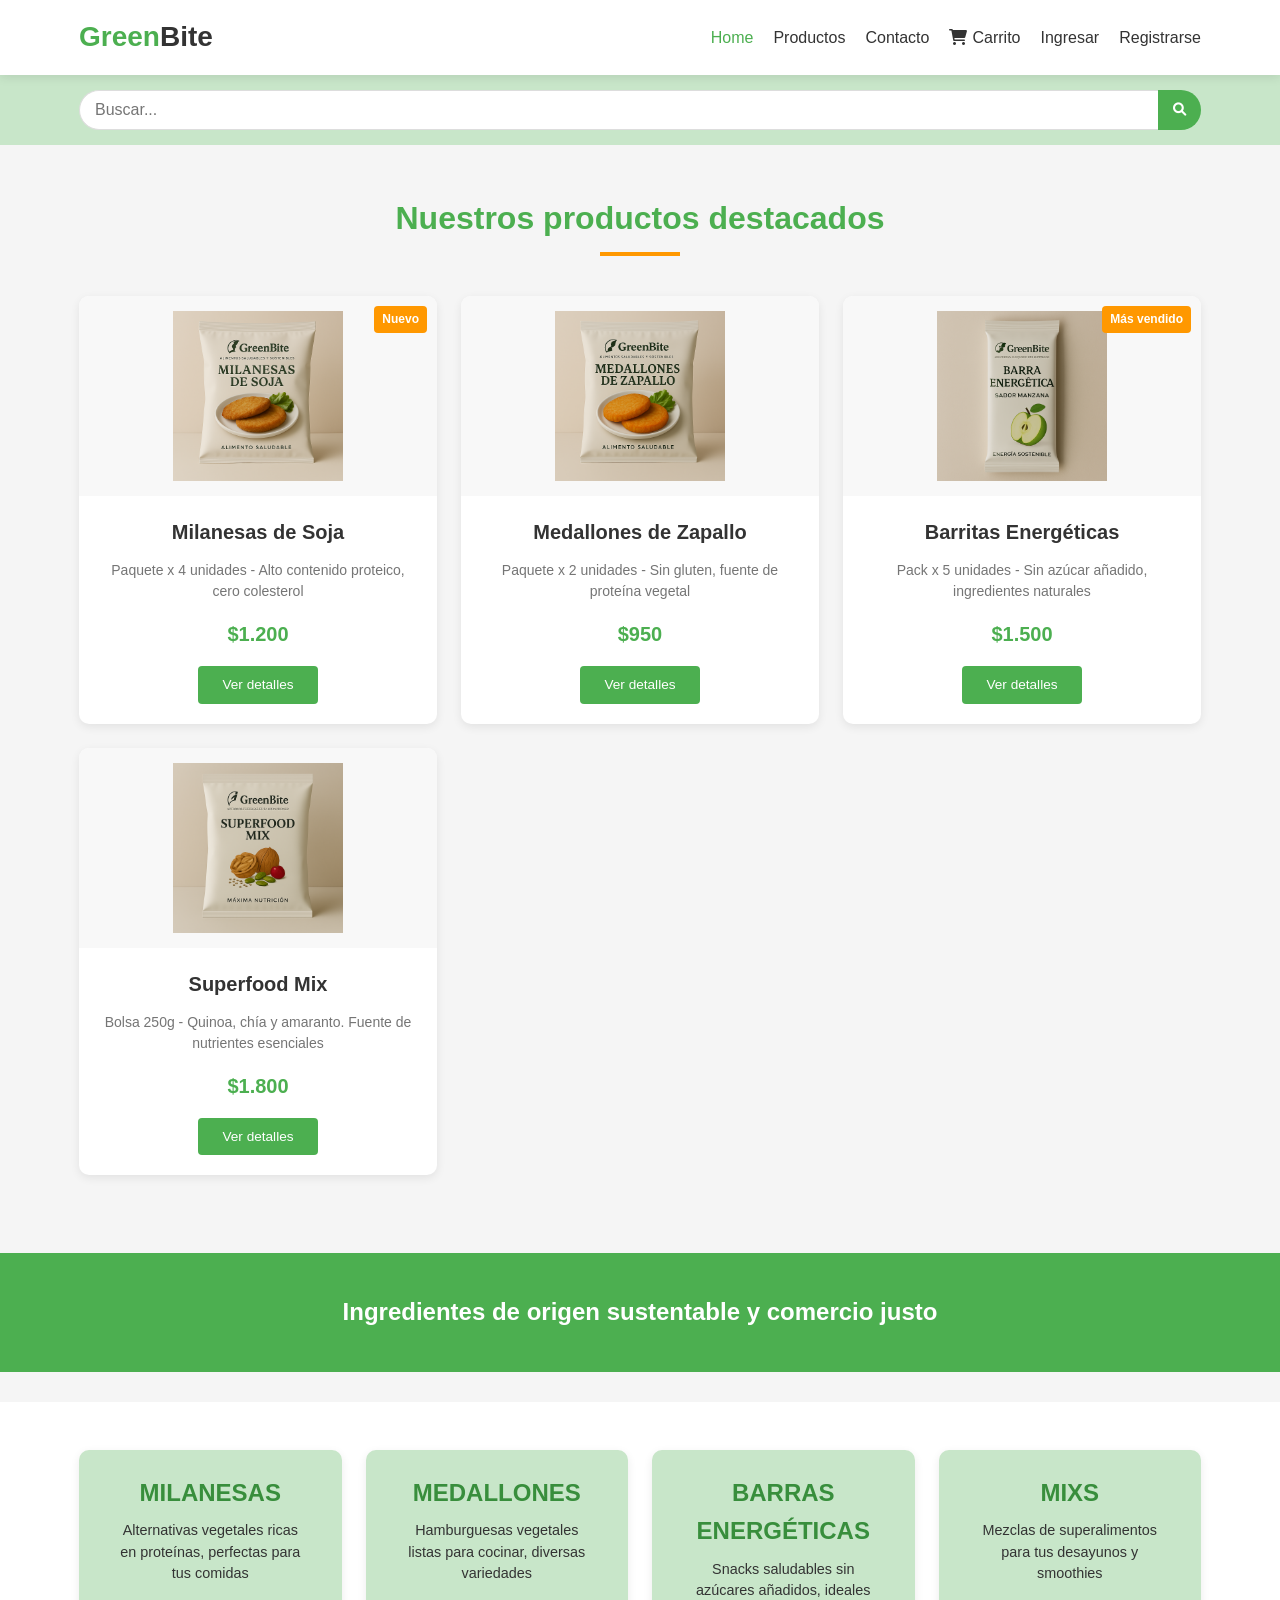
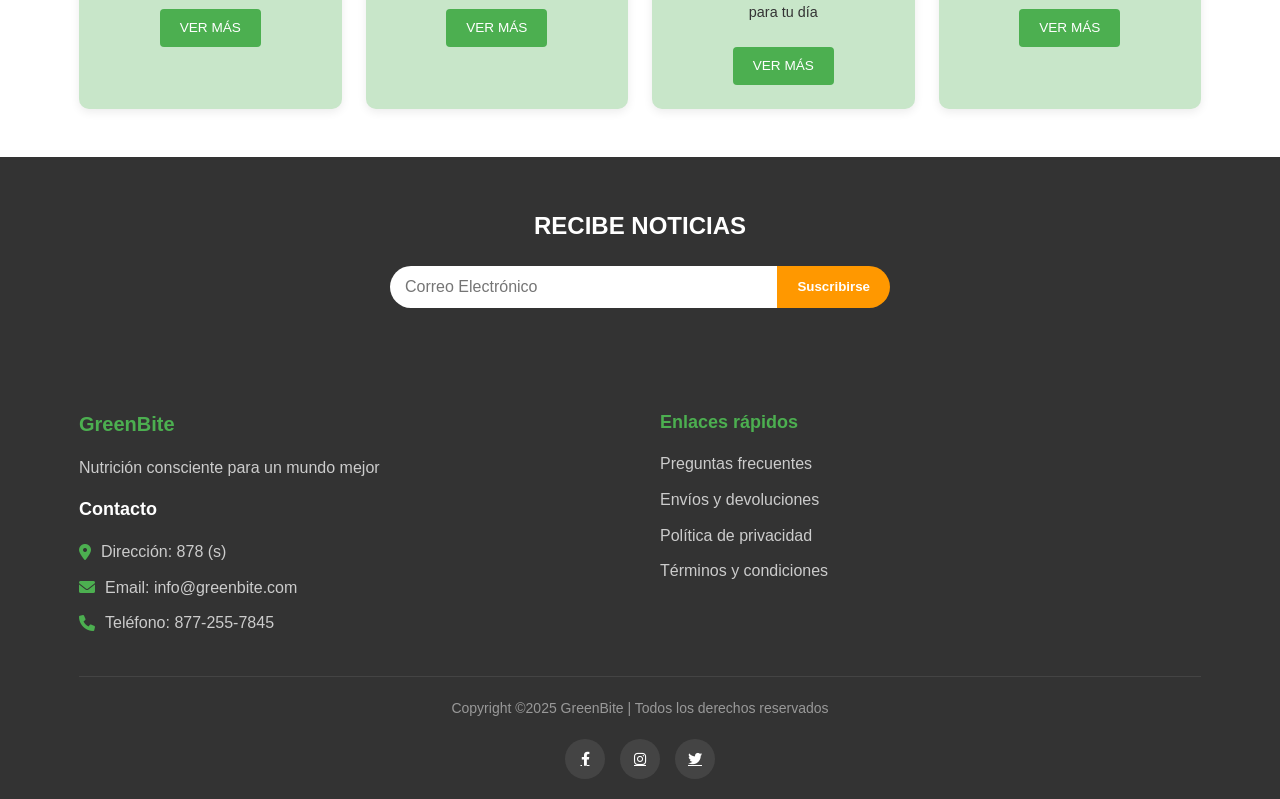
==== index.html @ 63fbd6bd "Inicio(Primera parte)" ====
<!DOCTYPE html>
<html lang="es">
<head>
    <meta charset="UTF-8">
    <meta name="viewport" content="width=device-width, initial-scale=1.0">
    <title>Tienda Online - Inicio</title>
    <link rel="stylesheet" href="css/styles.css">
    <link rel="stylesheet" href="https://cdnjs.cloudflare.com/ajax/libs/font-awesome/6.0.0-beta3/css/all.min.css">
</head>
<body>
    <header>
        <div class="container">
                <div class="header-content">
                    <div class="logo">
                        <h1><span class="green">Green</span><span class="bite">Bite</span></h1>
                    </div>
                    <nav class="main-nav">
                        <ul>
                            <li><a href="#" class="active">Home</a></li>
                            <li><a href="#popular-products">Productos</a></li>
                            <li><a href="#contact-section">Contacto</a></li>
                            <li><a href="productCart.html"><i class="fas fa-shopping-cart"></i> Carrito</a></li>
                            <li><a href="login.html">Ingresar</a></li>
                            <li><a href="register.html">Registrarse</a></li>
                        </ul>
                    </nav>
                </div>
            </div>
    </header>

    <div class="search-bar">
        <div class="container">
            <input type="text" placeholder="Buscar...">
            <button><i class="fas fa-search"></i></button>
        </div>
    </div>

    <main>
       <section class="product-section">
  <div class="container">
    <div class="section-title">
      <h2>Nuestros productos destacados</h2>
      <div class="divider"></div>
    </div>
    
    <div class="products-grid">
      <!-- Producto 1 -->
      <div class="product-card">
        <div class="product-image-container">
          <img src="Imagenes/Milanesasdesoja.png" alt="Milanesas de Soja" class="product-image">
          <span class="product-badge">Nuevo</span>
        </div>
        <div class="product-content">
          <h3 class="product-title">Milanesas de Soja</h3>
          <p class="product-description">Paquete x 4 unidades - Alto contenido proteico, cero colesterol</p>
          <div class="product-details">
            <div class="price-container">
              <span class="product-price">$1.200</span>
            </div>
            <div class="product-actions">
              <a href="productDetail.html?id=1" class="btn-details">
                Ver detalles
              </a>
            </div>
          </div>
        </div>
      </div>
      
      <!-- Producto 2 -->
      <div class="product-card">
        <div class="product-image-container">
          <img src="Imagenes/medallonzapallo.png" alt="Hamburguesas de Lentejas" class="product-image">
        </div>
        <div class="product-content">
          <h3 class="product-title">Medallones de Zapallo</h3>
          <p class="product-description">Paquete x 2 unidades - Sin gluten, fuente de proteína vegetal</p>
          <div class="product-details">
            <div class="price-container">
              <span class="product-price">$950</span>
            </div>
            <div class="product-actions">
              <a href="productDetail.html?id=2" class="btn-details">
                Ver detalles
              </a>
            </div>
          </div>
        </div>
      </div>
      
      <!-- Producto 3 -->
      <div class="product-card">
        <div class="product-image-container">
          <img src="Imagenes/barraenergetica.png" alt="Barritas Energéticas" class="product-image">
          <span class="product-badge">Más vendido</span>
        </div>
        <div class="product-content">
          <h3 class="product-title">Barritas Energéticas</h3>
          <p class="product-description">Pack x 5 unidades - Sin azúcar añadido, ingredientes naturales</p>
          <div class="product-details">
            <div class="price-container">
              <span class="product-price">$1.500</span>
            </div>
            <div class="product-actions">
              <a href="productDetail.html?id=3" class="btn-details">
                Ver detalles
              </a>
            </div>
          </div>
        </div>
      </div>
      
      <!-- Producto 4 -->
      <div class="product-card">
        <div class="product-image-container">
          <img src="Imagenes/mix.png" alt="Superfood Mix" class="product-image">
        </div>
        <div class="product-content">
          <h3 class="product-title">Superfood Mix</h3>
          <p class="product-description">Bolsa 250g - Quinoa, chía y amaranto. Fuente de nutrientes esenciales</p>
          <div class="product-details">
            <div class="price-container">
              <span class="product-price">$1.800</span>
            </div>
            <div class="product-actions">
              <a href="productDetail.html?id=4" class="btn-details">
                Ver detalles
              </a>
            </div>
          </div>
        </div>
      </div>
    </div>
  </div>
</section>

<section class="banner">
            <div class="container">
                <h2>Ingredientes de origen sustentable y comercio justo</h2>
            </div>
        </section>

        <section class="categories-section">
  <div class="container">
    <div class="categories-grid">
      <!-- Categoría 1 -->
      <div class="category-card">
        <div class="category-header">
          <h3 class="category-title">MILANESAS</h3>
          <p class="category-description">Alternativas vegetales ricas en proteínas, perfectas para tus comidas</p>
        </div>
        <div class="category-actions">
          <a href="#" class="btn-category">VER MÁS</a>
        </div>
      </div>
      
      <!-- Categoría 2 -->
      <div class="category-card">
        <div class="category-header">
          <h3 class="category-title">MEDALLONES</h3>
          <p class="category-description">Hamburguesas vegetales listas para cocinar, diversas variedades</p>
        </div>
        <div class="category-actions">
          <a href="#" class="btn-category">VER MÁS</a>
        </div>
      </div>
      
      <!-- Categoría 3 -->
      <div class="category-card">
        <div class="category-header">
          <h3 class="category-title">BARRAS ENERGÉTICAS</h3>
          <p class="category-description">Snacks saludables sin azúcares añadidos, ideales para tu día</p>
        </div>
        <div class="category-actions">
          <a href="#" class="btn-category">VER MÁS</a>
        </div>
      </div>
      
      <!-- Categoría 4 -->
      <div class="category-card">
        <div class="category-header">
          <h3 class="category-title">MIXS</h3>
          <p class="category-description">Mezclas de superalimentos para tus desayunos y smoothies</p>
        </div>
        <div class="category-actions">
          <a href="#" class="btn-category">VER MÁS</a>
        </div>
      </div>
    </div>
  </div>
</section>

        <section class="newsletter">
            <div class="container">
                <h2>RECIBE NOTICIAS</h2>
                <form>
                    <input type="email" placeholder="Correo Electrónico">
                    <button type="submit" class="btn">Suscribirse</button>
                </form>
            </div>
        </section>
    </main>

    <footer id="contact-section">
        <div class="container">
            <div class="footer-content">
                <div class="footer-info">
                    <h3>GreenBite</h3>
                    <p>Nutrición consciente para un mundo mejor</p>
                    <div class="contact-info">
                        <h4>Contacto</h4>
                        <p><i class="fas fa-map-marker-alt"></i> Dirección: 878 (s)</p>
                        <p><i class="fas fa-envelope"></i> Email: info@greenbite.com</p>
                        <p><i class="fas fa-phone"></i> Teléfono: 877-255-7845</p>
                    </div>
                </div>
                <div class="footer-links">
                    <h4>Enlaces rápidos</h4>
                    <ul>
                        <li><a href="#">Preguntas frecuentes</a></li>
                        <li><a href="#">Envíos y devoluciones</a></li>
                        <li><a href="#">Política de privacidad</a></li>
                        <li><a href="#">Términos y condiciones</a></li>
                    </ul>
                </div>
            </div>
            <div class="copyright">
                <p>Copyright ©2025 GreenBite | Todos los derechos reservados</p>
                <div class="social-links">
                    <a href="#"><i class="fab fa-facebook-f"></i></a>
                    <a href="#"><i class="fab fa-instagram"></i></a>
                    <a href="#"><i class="fab fa-twitter"></i></a>
                </div>
            </div>
        </div>
    </footer>
</body>
</html>
---- css/styles.css ----
/* Estilos generales */
:root {
  --primary: #4CAF50;          /* Verde principal */
  --primary-dark: #388E3C;     /* Verde oscuro */
  --primary-light: #C8E6C9;    /* Verde claro */
  --secondary: #FF9800;        /* Naranja acento */
  --dark: #333333;             /* Texto oscuro */
  --light: #F5F5F5;           /* Fondo claro */
  --white: #FFFFFF;           /* Blanco */
  --gray: #757575;            /* Gris */
}

* {
  margin: 0;
  padding: 0;
  box-sizing: border-box;
  font-family: 'Segoe UI', Roboto, Oxygen, Ubuntu, Cantarell, 'Open Sans', sans-serif;
}

body {
  background-color: var(--light);
  color: var(--dark);
  line-height: 1.6;
}

.container {
  width: 90%;
  max-width: 1200px;
  margin: 0 auto;
  padding: 0 15px;
}

.btn {
  display: inline-block;
  padding: 10px 20px;
  border-radius: 25px;
  font-weight: 600;
  text-decoration: none;
  transition: all 0.3s ease;
  text-align: center;
  cursor: pointer;
  border: none;
}

.btn-primary {
  background-color: var(--primary);
  color: var(--white);
}

.btn-primary:hover {
  background-color: var(--primary-dark);
}

.btn-outline {
  background-color: transparent;
  color: var(--primary);
  border: 2px solid var(--primary);
}

.btn-outline:hover {
  background-color: var(--primary-light);
}

/* Header */
header {
    background-color: var(--white);
    box-shadow: 0 2px 10px rgba(0, 0, 0, 0.1);
    position: sticky;
    top: 0;
    z-index: 1000;
    padding: 15px 0;
}

.header-content {
    display: flex;
    justify-content: space-between;
    align-items: center;
}

.logo {
    display: flex;
    align-items: center;
}

.logo h1 {
    font-size: 28px;
    font-weight: 700;
}

.logo .green {
    color: var(--primary);
}

.logo .bite {
    color: var(--dark);
}

.main-nav ul {
    display: flex;
    list-style: none;
    align-items: center;
}

.main-nav ul li {
    margin-left: 20px;
}

.main-nav ul li a {
    text-decoration: none;
    color: var(--dark);
    font-weight: 500;
    transition: color 0.3s;
    display: flex;
    align-items: center;
}

.main-nav ul li a:hover, 
.main-nav ul li a.active {
    color: var(--primary);
}

.main-nav ul li a i {
    margin-right: 5px;
}

/* Search bar */
.search-bar {
  background-color: var(--primary-light);
  padding: 15px 0;
}

.search-bar .container {
  display: flex;
}

.search-bar input {
  flex: 1;
  padding: 10px 15px;
  border: 1px solid #ddd;
  border-radius: 25px 0 0 25px;
  border-right: none;
  font-size: 16px;
}

.search-bar button {
  padding: 10px 15px;
  background-color: var(--primary);
  color: var(--white);
  border: none;
  border-radius: 0 25px 25px 0;
  cursor: pointer;
  transition: background-color 0.3s;
}

.search-bar button:hover {
  background-color: var(--primary-dark);
}

.product-section {
  padding: 3rem 0;
}

.section-title {
  text-align: center;
  margin-bottom: 2.5rem;
}

.section-title h2 {
  font-size: 2rem;
  color: var(--primary);
  margin-bottom: 0.5rem;
}

.section-title .divider {
  width: 80px;
  height: 4px;
  background-color: var(--secondary);
  margin: 0 auto;
}

.products-grid {
  display: grid;
  grid-template-columns: repeat(auto-fit, minmax(280px, 1fr));
  gap: 1.5rem;
}

.product-card {
  background: var(--white);
  border-radius: 10px;
  overflow: hidden;
  box-shadow: 0 3px 10px rgba(0, 0, 0, 0.08);
  transition: all 0.3s ease;
  display: flex;
  flex-direction: column;
  height: 100%;
}

.product-card:hover {
  transform: translateY(-5px);
  box-shadow: 0 5px 15px rgba(0, 0, 0, 0.12);
}

.product-image-container {
  height: 200px;
  position: relative;
  overflow: hidden;
  display: flex;
  justify-content: center;
  align-items: center;
  background-color: #f8f8f8; 
}

.product-image {
  max-width: 100%;
  max-height: 100%;
  width: auto;
  height: auto;
  object-fit: contain; 
  transition: transform 0.3s ease;
  padding: 15px; 
}

.product-card:hover .product-image {
  transform: scale(1.05);
}

.product-badge {
  position: absolute;
  top: 10px;
  right: 10px;
  background-color: var(--secondary);
  color: white;
  padding: 0.25rem 0.5rem;
  border-radius: 4px;
  font-size: 0.75rem;
  font-weight: bold;
  z-index: 2;
}

.product-content {
  padding: 1.25rem;
  flex: 1;
  display: flex;
  flex-direction: column;
}

.product-title {
  font-size: 1.25rem;
  color: var(--dark);
  margin-bottom: 0.75rem;
  font-weight: 600;
  text-align: center; 
}

.product-description {
  color: var(--gray);
  font-size: 0.875rem;
  margin-bottom: 1rem;
  line-height: 1.5;
  text-align: center; 
}

.product-details {
  margin-top: auto;
}

.price-container {
  display: flex;
  justify-content: center; 
  align-items: center;
  margin-bottom: 1rem;
}

.product-price {
  font-size: 1.25rem;
  font-weight: 700;
  color: var(--primary);
  text-align: center; 
}

.product-actions {
  display: flex;
  justify-content: center; 
  gap: 0.75rem;
}

.btn-details {
    display: block;
    width: 120px;
    padding: 8px 12px; 
    margin: 0 auto; 
    background-color: var(--primary);
    color: white;
    border: none;
    border-radius: 4px;
    font-weight: 500;
    font-size: 0.85rem;
    text-align: center;
    transition: background-color 0.2s ease;
    text-decoration: none;
    cursor: pointer;
}

.btn-details:hover {
  background-color: var(--primary-dark);
  transform: translateY(-1px);
}

.btn-icon {
  display: none;
}

/* Banner */
.banner {
  background-color: var(--primary);
  color: var(--white);
  padding: 40px 0;
  text-align: center;
  margin: 30px 0;
}

.banner h2 {
  font-size: 24px;
  max-width: 800px;
  margin: 0 auto;
}

/* Categorías */
.categories-section {
  padding: 3rem 0;
  background-color: var(--white);
}

.categories-grid {
  display: grid;
  grid-template-columns: repeat(auto-fit, minmax(220px, 1fr));
  gap: 1.5rem;
}

.category-card {
  background-color: var(--primary-light);
  border-radius: 10px;
  overflow: hidden;
  box-shadow: 0 3px 10px rgba(0, 0, 0, 0.08);
  transition: all 0.3s ease;
  display: flex;
  flex-direction: column;
}

.category-card:hover {
  transform: translateY(-5px);
  box-shadow: 0 5px 15px rgba(0, 0, 0, 0.12);
}

.category-header {
  padding: 1.5rem 1.25rem 0;
  text-align: center;
}

.category-title {
  font-size: 1.5rem;
  color: var(--primary-dark);
  margin-bottom: 0.5rem;
  font-weight: 700;
}

.category-description {
  color: var(--dark);
  font-size: 0.9rem;
  line-height: 1.5;
  margin-bottom: 1.5rem;
  padding: 0 1rem;
  text-align: center;
}

.category-actions {
  padding: 0 1.25rem 1.5rem;
  text-align: center;
}

.btn-category {
  display: inline-block;
  padding: 8px 20px;
  background-color: var(--primary);
  color: white;
  border: none;
  border-radius: 4px;
  font-weight: 500;
  font-size: 0.85rem;
  text-decoration: none;
  transition: all 0.3s ease;
  cursor: pointer;
}

.btn-category:hover {
  background-color: var(--primary-dark);
  transform: translateY(-1px);
}

/* Newsletter */
.newsletter {
  background-color: var(--dark);
  color: var(--white);
  padding: 50px 0;
  text-align: center;
}

.newsletter h2 {
  margin-bottom: 20px;
  font-size: 24px;
}

.newsletter form {
  display: flex;
  max-width: 500px;
  margin: 0 auto;
}

.newsletter input {
  flex: 1;
  padding: 12px 15px;
  border: none;
  border-radius: 25px 0 0 25px;
  font-size: 16px;
}

.newsletter button {
  border-radius: 0 25px 25px 0;
  background-color: var(--secondary);
  color: var(--white);
  font-weight: 600;
}

.newsletter button:hover {
  background-color: #F57C00;
}

/* Footer */
footer {
  background-color: var(--dark);
  color: var(--white);
  padding: 50px 0 20px;
}

.footer-content {
  display: grid;
  grid-template-columns: repeat(auto-fit, minmax(250px, 1fr));
  gap: 40px;
  margin-bottom: 30px;
}

.footer-info h3 {
  font-size: 20px;
  margin-bottom: 15px;
  color: var(--primary);
}

.footer-info p {
  margin-bottom: 15px;
  color: #ccc;
}

.contact-info h4 {
  margin-bottom: 15px;
  font-size: 18px;
}

.contact-info p {
  margin-bottom: 10px;
  display: flex;
  align-items: center;
  color: #ccc;
}

.contact-info i {
  margin-right: 10px;
  color: var(--primary);
}

.footer-links h4 {
  margin-bottom: 15px;
  font-size: 18px;
  color: var(--primary);
}

.footer-links ul {
  list-style: none;
}

.footer-links ul li {
  margin-bottom: 10px;
}

.footer-links ul li a {
  color: #ccc;
  text-decoration: none;
  transition: color 0.3s;
}

.footer-links ul li a:hover {
  color: var(--primary);
}

.copyright {
  text-align: center;
  padding-top: 20px;
  border-top: 1px solid #444;
  color: #999;
  font-size: 14px;
}

.social-links {
  display: flex;
  justify-content: center;
  margin-top: 20px;
  gap: 15px;
}

.social-links a {
  color: var(--white);
  background-color: #444;
  width: 40px;
  height: 40px;
  border-radius: 50%;
  display: flex;
  align-items: center;
  justify-content: center;
  transition: background-color 0.3s;
}

.social-links a:hover {
  background-color: var(--primary);
}

/* Responsive */
@media (max-width: 768px) {
  header .container {
    flex-direction: column;
    text-align: center;
  }

  .logo {
    margin-bottom: 15px;
  }

  .main-nav ul {
    flex-wrap: wrap;
    justify-content: center;
  }

  .main-nav ul li {
    margin: 5px 10px;
  }

  .product-grid, .category-grid {
    grid-template-columns: repeat(2, 1fr);
  }

    .category-title {
    font-size: 1.3rem;
  }


 .product-image-container {
    height: 180px;
  }
  .newsletter form {
    flex-direction: column;
  }

  .newsletter input {
    border-radius: 25px;
    margin-bottom: 10px;
  }

  .newsletter button {
    border-radius: 25px;
  }
}

@media (max-width: 480px) {
    .products-grid {
    grid-template-columns: 1fr;
  }

    .product-image-container {
    height: 220px;
  }
  
  .product-actions {
    flex-direction: column;
  }

    .categories-grid {
    grid-template-columns: 1fr;
  }
  
  .btn-details {
    width: 100%;
    max-width: 140px;
  }
}
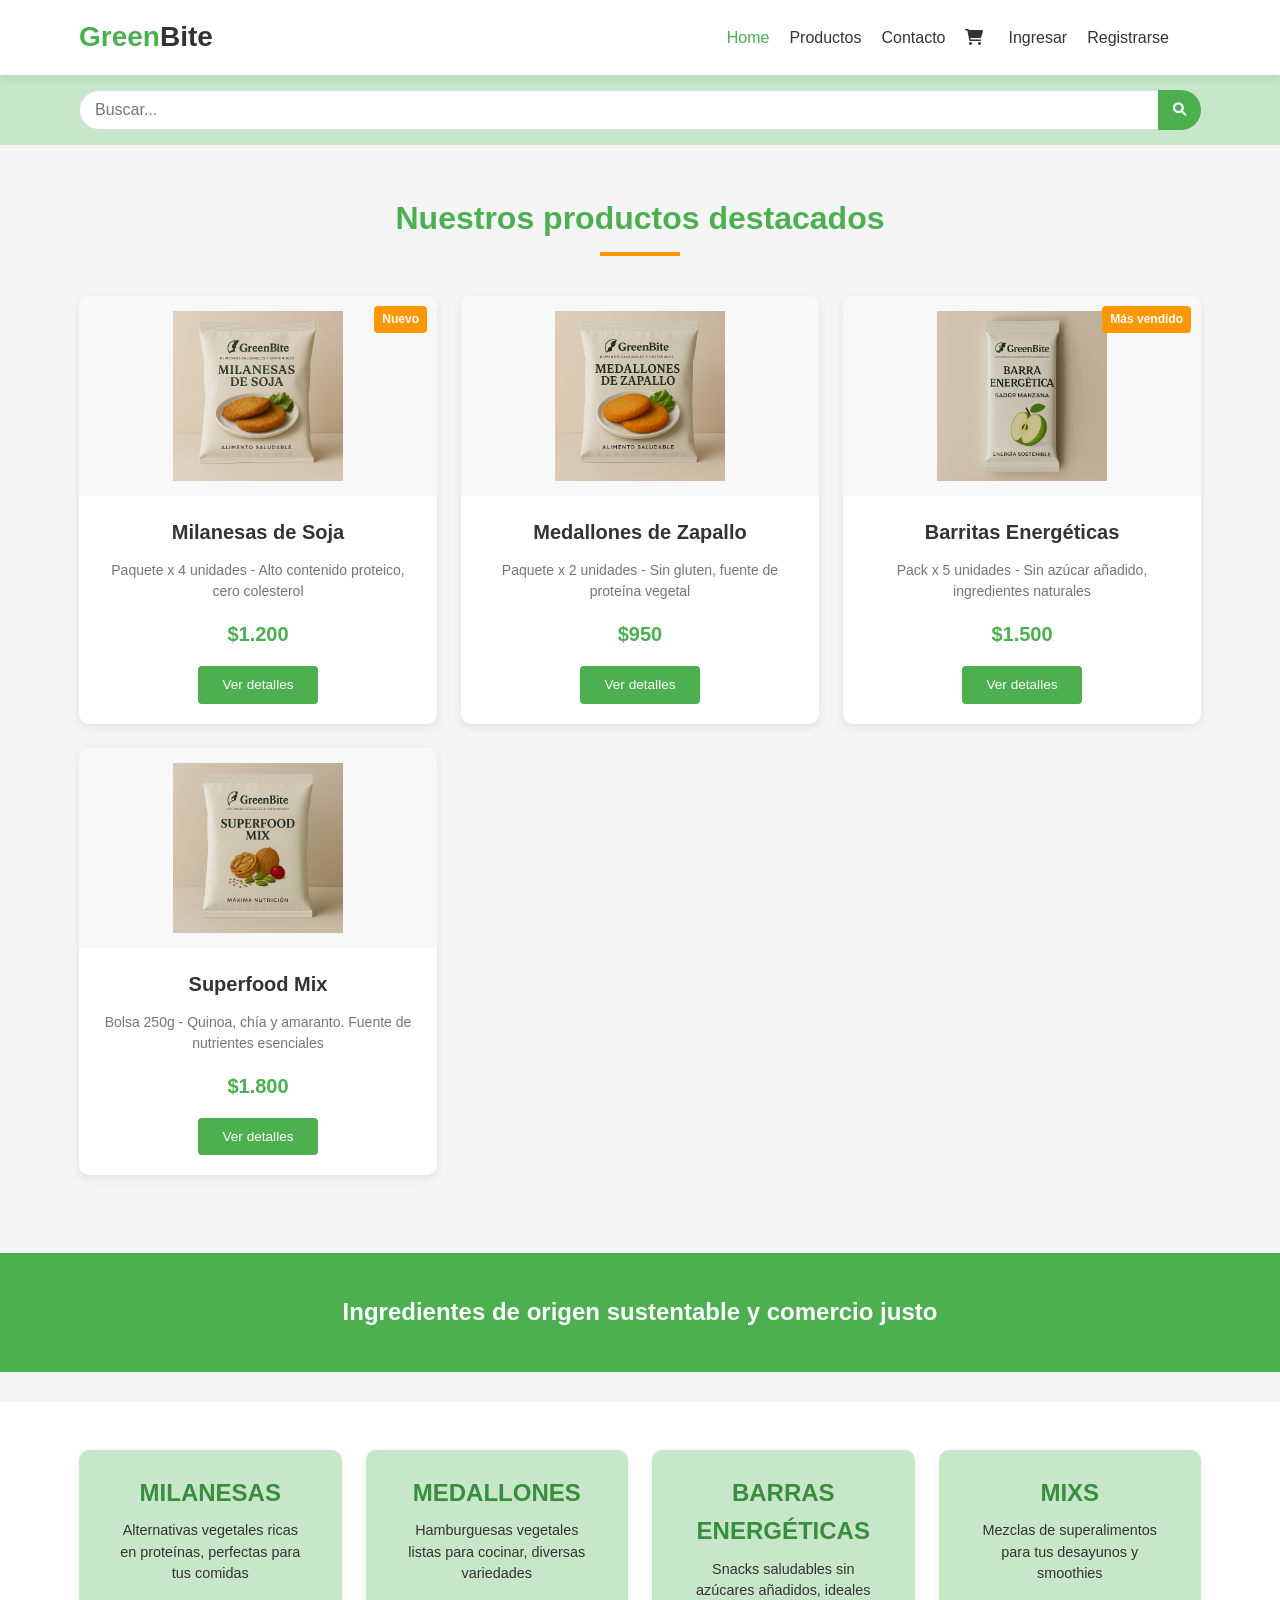
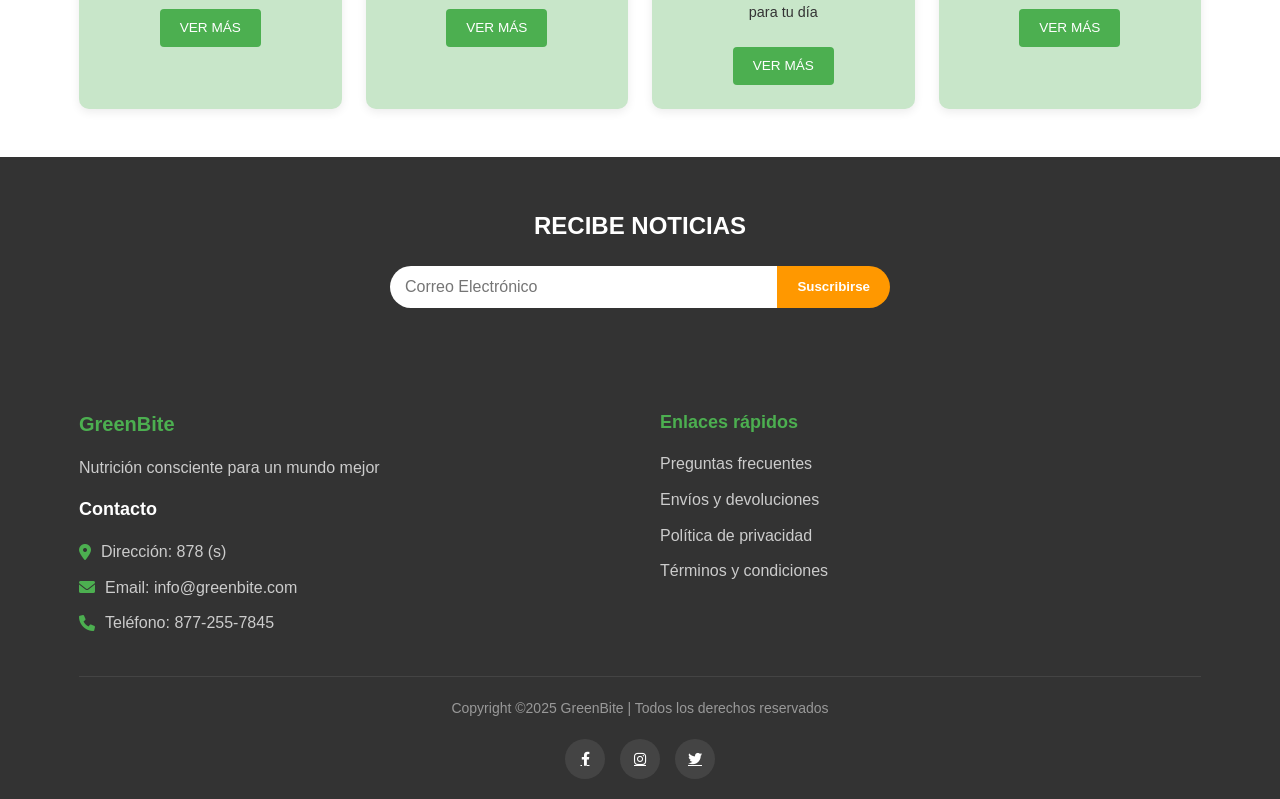
==== commit 5075d0b1: "Agregando visusalizacion de carrito de compras y registro de usuario" ====
--- a/index.html
+++ b/index.html
@@ -19,7 +19,7 @@
                             <li><a href="#" class="active">Home</a></li>
                             <li><a href="#popular-products">Productos</a></li>
                             <li><a href="#contact-section">Contacto</a></li>
-                            <li><a href="productCart.html"><i class="fas fa-shopping-cart"></i> Carrito</a></li>
+                            <li><a href="productCart.html"><i class="fas fa-shopping-cart"></i></a></li>
                             <li><a href="login.html">Ingresar</a></li>
                             <li><a href="register.html">Registrarse</a></li>
                         </ul>
--- a/css/styles.css
+++ b/css/styles.css
@@ -95,6 +95,10 @@
     color: var(--dark);
 }
 
+.main-nav {
+    margin-left: auto; /* Empuja la nav a la derecha */
+    margin-right: 2rem;
+}
 .main-nav ul {
     display: flex;
     list-style: none;
@@ -599,4 +603,4 @@
     width: 100%;
     max-width: 140px;
   }
-}
+}
